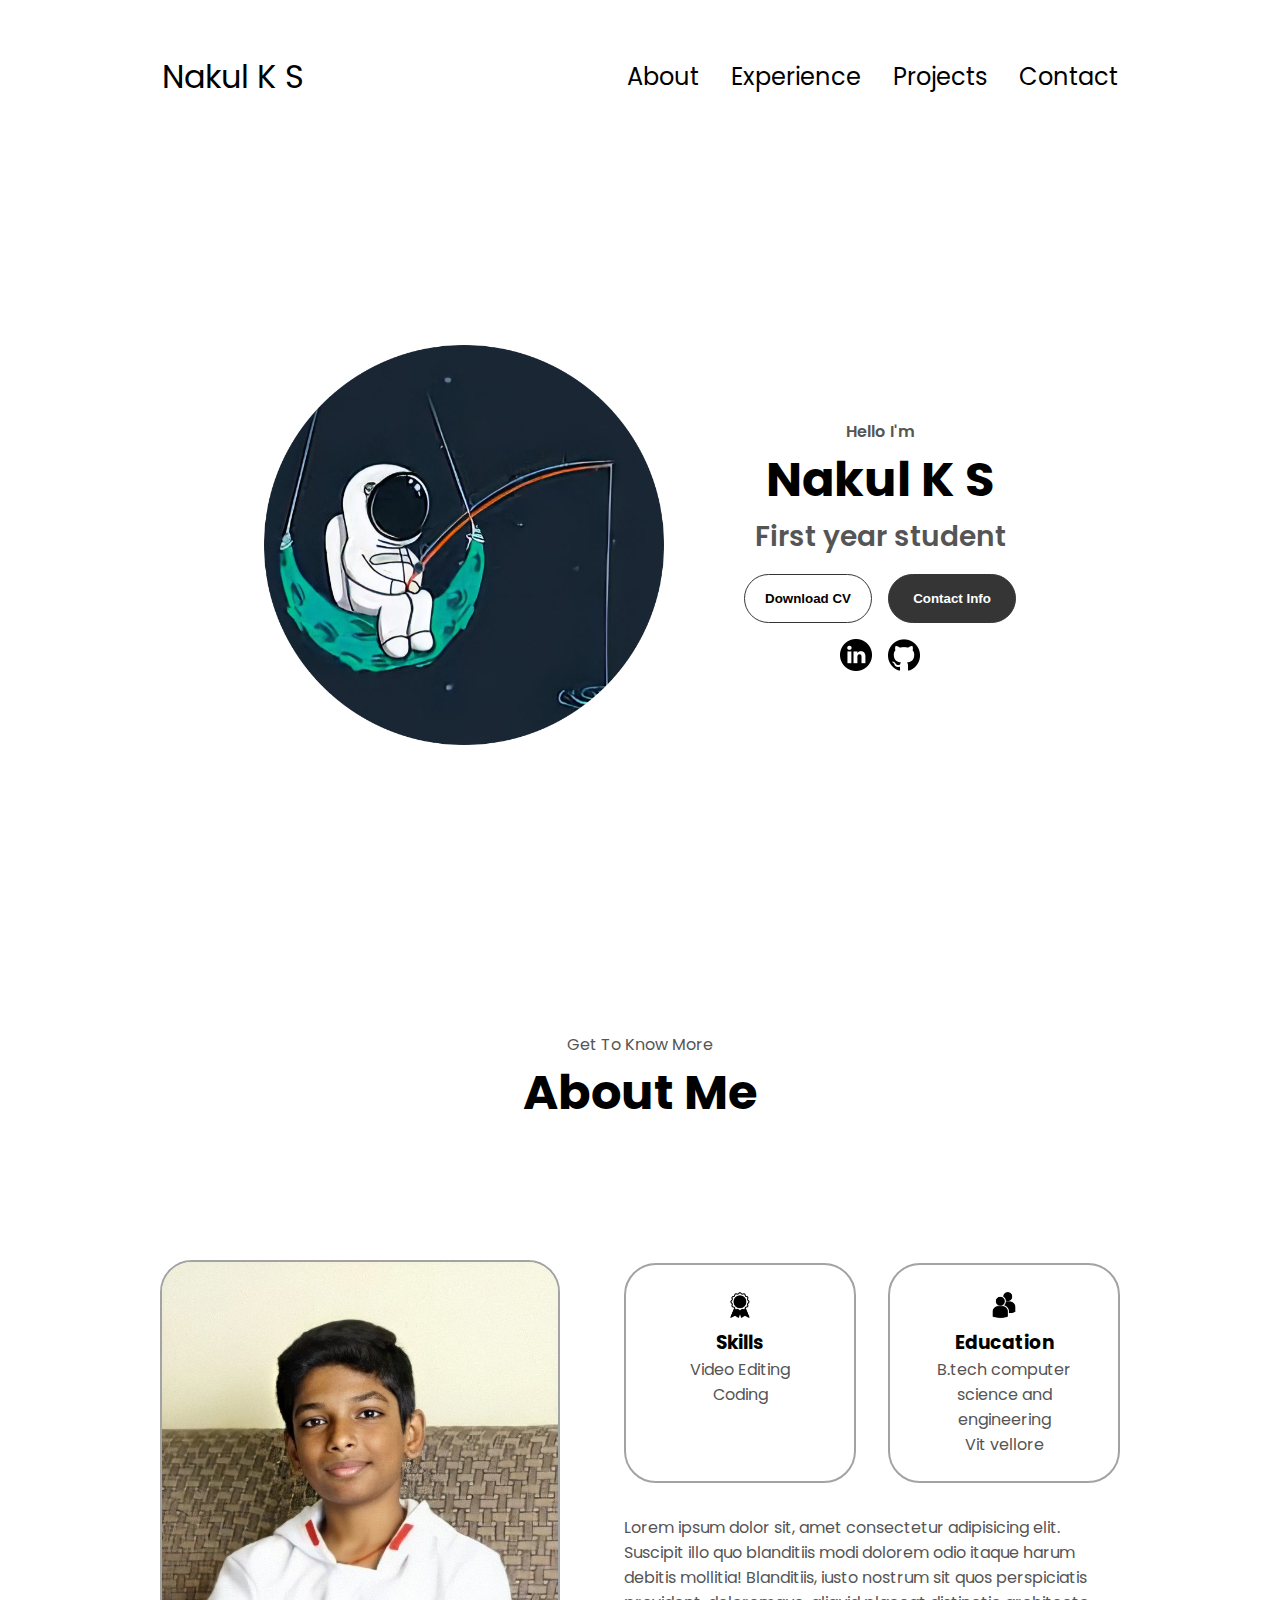
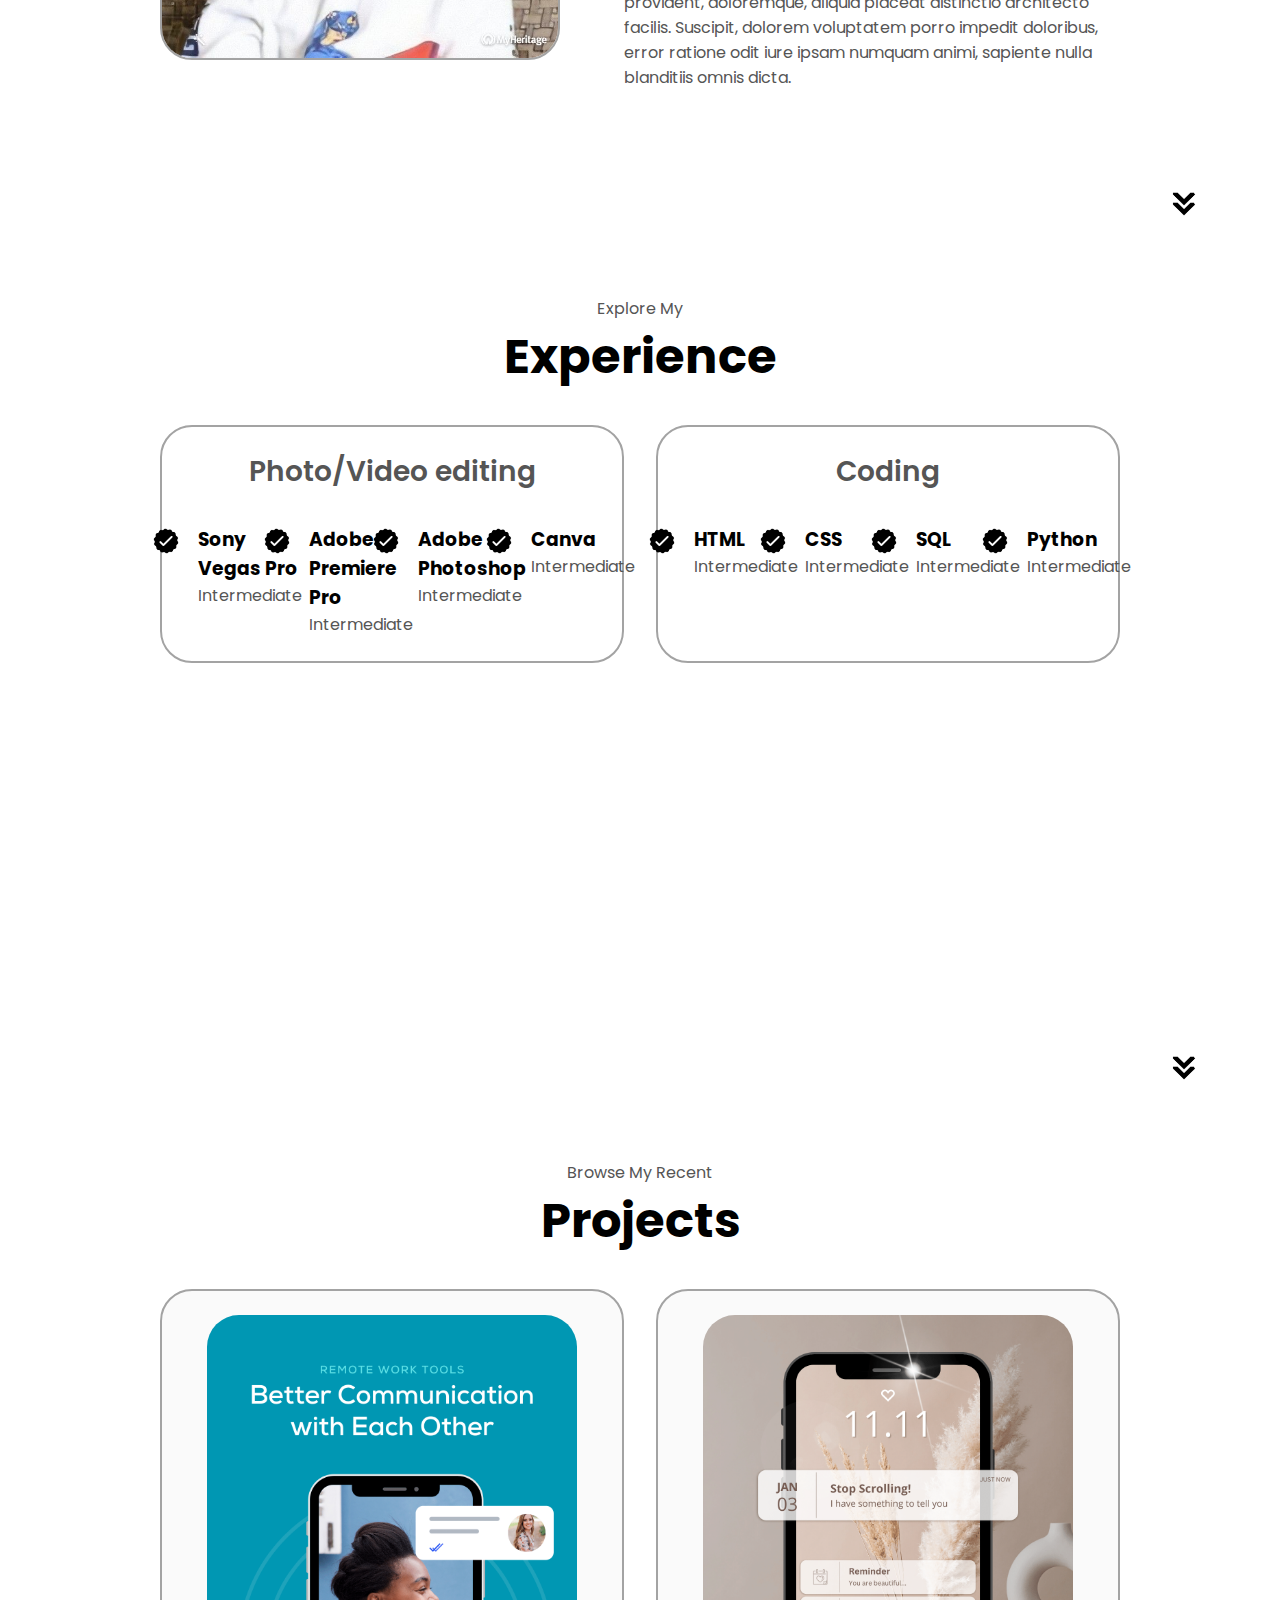
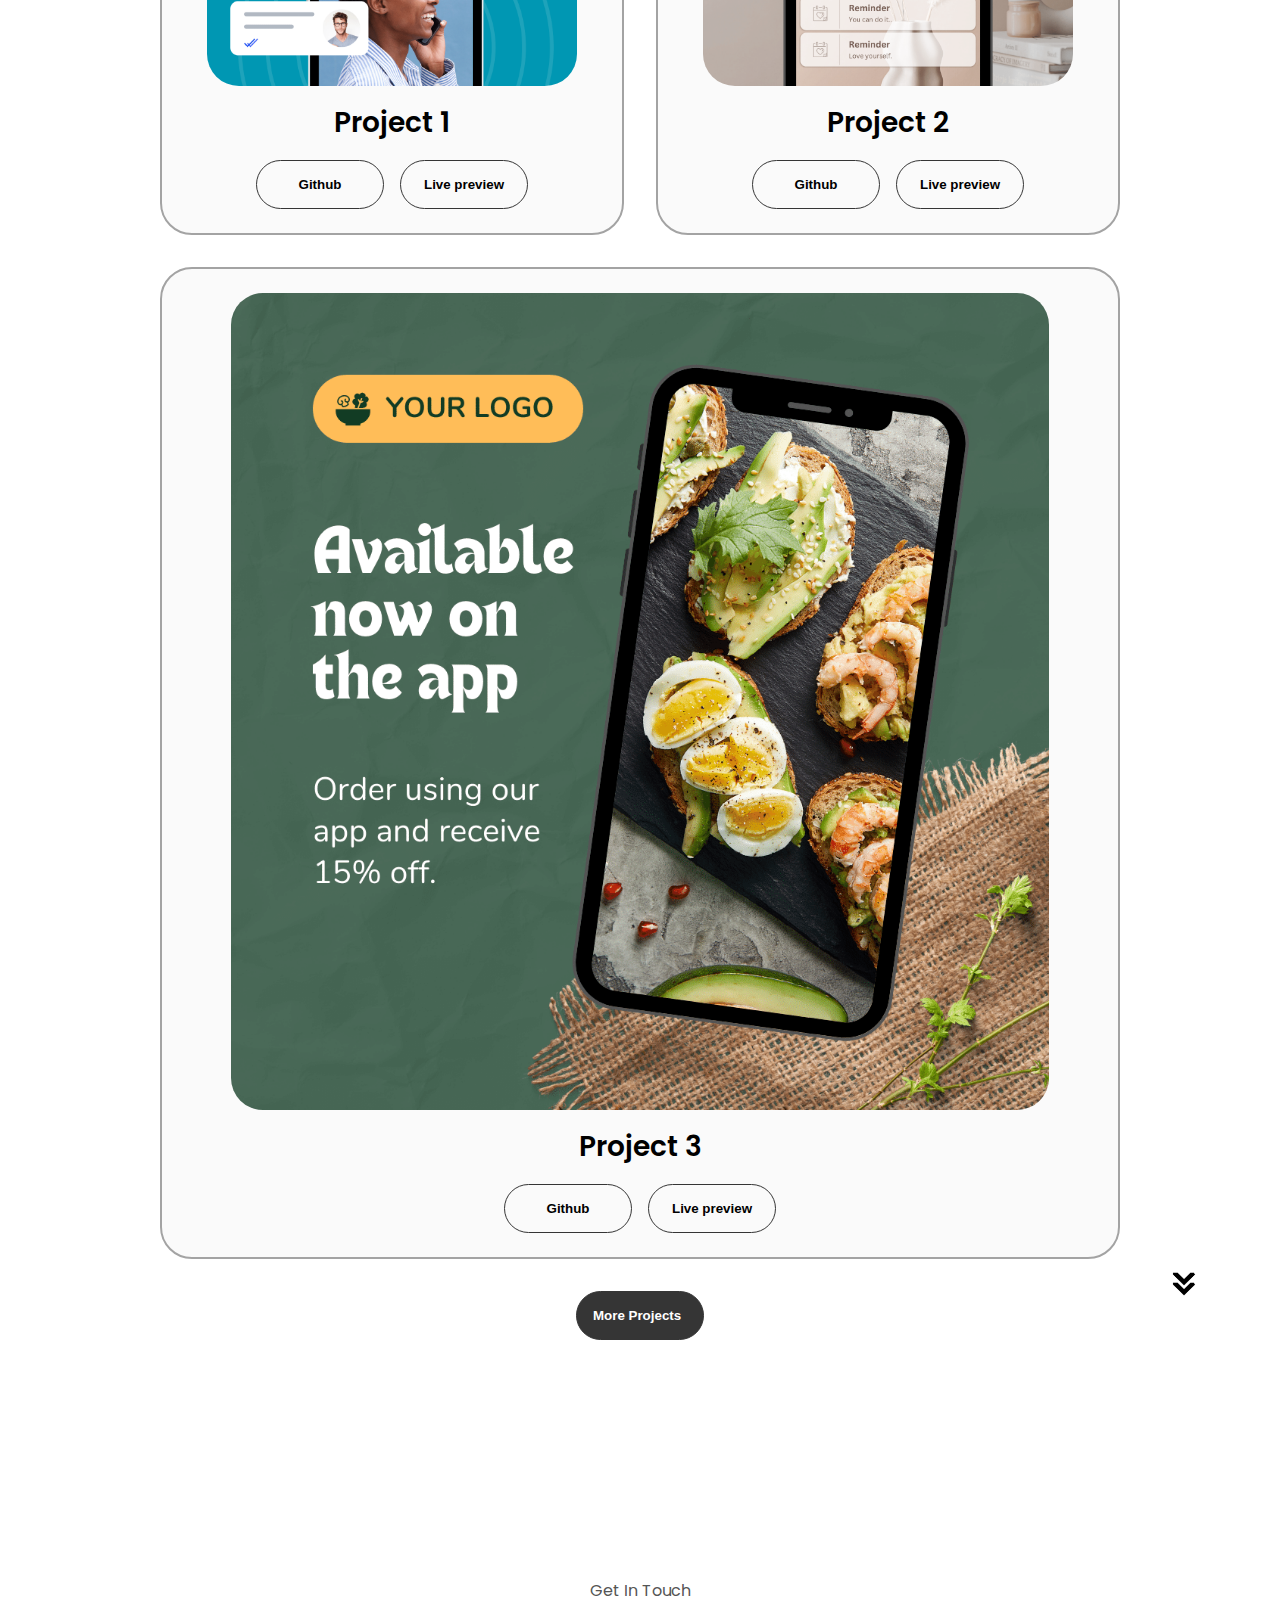
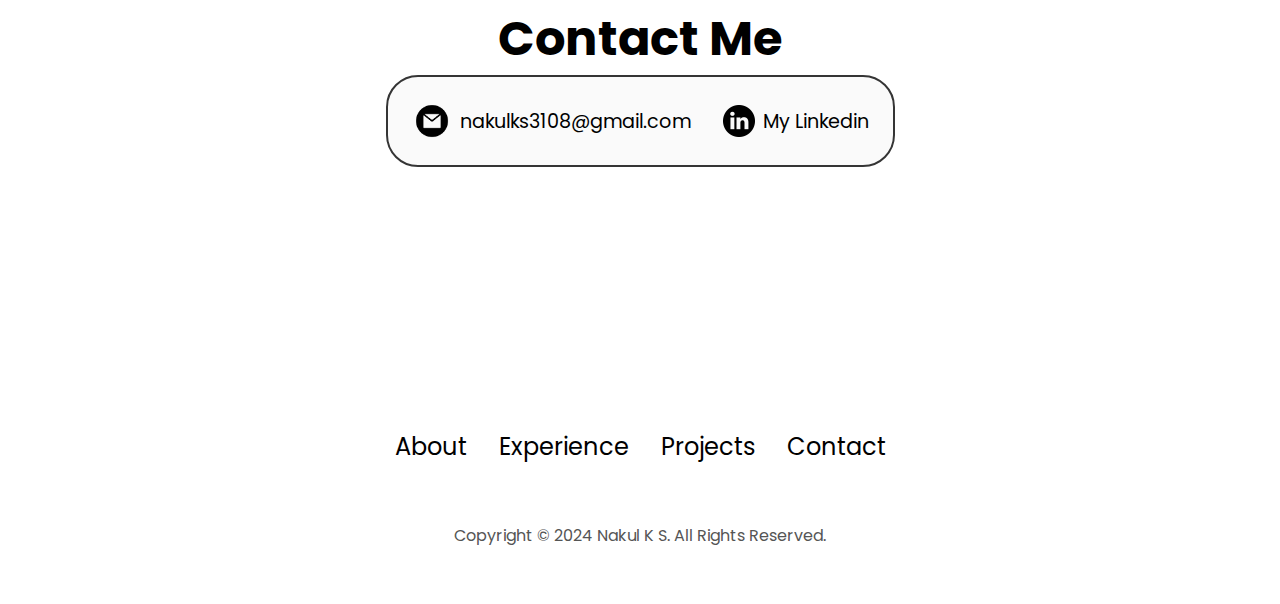
==== index.html @ c5f1dcc0 "yas" ====
<!DOCTYPE html>
<html lang="en">
    <head>
        <meta charset="UTF-8">
        <meta name="viewport" content="width=device-width, initial-scale=1.0">
        <title>My Portfolio</title>
        <link rel="stylesheet" href="style.css">
        <link rel="stylesheet" href="mediaqueries.css">
    </head>
    <body>
        <nav id="desktop-nav">
            <div class="logo">Nakul K S</div>
            <div>
                <ul class="nav-links">
                    <li><a href="#about">About</a></li>
                    <li><a href="#experience">Experience</a></li>
                    <li><a href="#projects">Projects</a></li>
                    <li><a href="#contacts">Contact</a></li>
                </ul>
            </div>
        </nav> 
        <nav id="hamburger-nav">
            <div class="logo">Nakul K S</div>
            <div class="hamburger-menu">
                <div class="hamburger-icon" onclick="ToggleMenu()">
                    <span></span>
                    <span></span>
                    <span></span>
                </div>
                <div class="menu-links">
                    <li><a href="#about" onclick="ToggleMenu()">About</a></li>
                    <li><a href="#experience" onclick="ToggleMenu()">Experience</a></li>
                    <li><a href="#projects" onclick="ToggleMenu()">Projects</a></li>
                    <li><a href="#contacts" onclick="ToggleMenu()">Contact</a></li>
                </div>
            </div>
        </nav>
        <section id="profile">
            <div class="section__pic-container">
                <img src="./assets/image.png" alt="">
            </div>
            <div class="section__text">
                <p class="section__text__p1">Hello I'm</p>
                <h1 class="title">Nakul K S</h1>
                <p class="section__text__p2">First year student</p>
                <div class="btn-container">
                    <button class="btn btn-color-2" 
                            onclick="window.open('./assets/resume-example.pdf')">Download CV
                    </button>
                    <button class="btn btn-color-1" 
                            onclick="location.href='./#contacts'">Contact Info
                    </button>
                </div>
                <div id="socials-container">
                    <img src="./assets/linkedin.png" alt="My Linkedin Profile" class="icon" 
                    onclick="window.open('https://www.linkedin.com/in/nakul-k-s-34b3431b4/')">
                    <img src="./assets/github.png" alt="My Github Profile" class="icon" 
                    onclick="window.open('https://github.com/Space3108')">
                </div>
            </div>
        </section>
        <section id="about">
            <p class="section__text__p1">Get To Know More</p>
            <h1 class="title">About Me</h1>
            <div class="section-container">
                <div class="section__pic-container">
                    <img src="./assets/my face-Enhanced.jpg" alt="Profile picture" class="about-pic"/>
                </div> 
                <div class="about-details-container">
                    <div class="about-containers">
                        <div class="details-container">
                            <img src="./assets/experience.png" alt="experience icon" class="icon">
                            <h3>Skills</h3>
                            <p>Video Editing <br>Coding</p>
                        </div>
                        <div class="details-container">
                            <img src="./assets/education.png" alt="education icon" class="icon">
                            <h3>Education</h3>
                            <p>B.tech computer science and engineering <br>Vit vellore</p>
                        </div>
                    </div>
                    <div class="text-container">
                        <p>Lorem ipsum dolor sit, amet consectetur adipisicing elit. 
                            Suscipit illo quo blanditiis modi dolorem odio itaque harum 
                            debitis mollitia! Blanditiis, iusto nostrum sit quos 
                            perspiciatis provident, doloremque, aliquid placeat 
                            distinctio architecto facilis. Suscipit, dolorem voluptatem 
                            porro impedit doloribus, error ratione odit iure ipsam numquam
                             animi, sapiente nulla blanditiis omnis dicta.
                        </p>
                    </div>
                </div>               
            </div>
            <img src="./assets/arrow.png" alt="arrow icon" 
                class="icon arrow" onclick="location.href='./#experience'">            
        </section>
        <section id="experience">
            <p class="section__text__p1">Explore My</p>
            <h1 class="title">Experience</h1>
            <div class="experience-detials-container">
                <div class="about-containers">
                    <div class="details-container">
                        <h2 class="experience-sub-title">Photo/Video editing</h2>
                        <div class="article-container">
                            <article>
                                <img src="./assets/checkmark.png" alt="checkmark" class="icon">
                                <div class="nakul">
                                    <h3>Sony Vegas Pro</h3>
                                    <p>Intermediate</p>                                 
                                </div>
                            </article>
                            <article>
                                <img src="./assets/checkmark.png" alt="checkmark" class="icon">
                                <div class="nakul">
                                    <h3>Adobe Premiere Pro</h3>
                                    <p>Intermediate</p>                                 
                                </div>
                            </article>
                            <article>
                                <img src="./assets/checkmark.png" alt="checkmark" class="icon">
                                <div class="nakul">
                                    <h3>Adobe Photoshop</h3>
                                    <p>Intermediate</p>                                 
                                </div>
                            </article>
                            <article>
                                <img src="./assets/checkmark.png" alt="checkmark" class="icon">
                                <div class="nakul">
                                    <h3>Canva</h3>
                                    <p>Intermediate</p>                                 
                                </div>
                            </article>
                        </div>
                    </div>
                    <div class="details-container">
                        <h2 class="experience-sub-title">Coding</h2>
                        <div class="article-container">
                            <article>
                                <img src="./assets/checkmark.png" alt="checkmark" class="icon">
                                <div class="nakul">
                                    <h3>HTML</h3>
                                    <p>Intermediate</p>                                 
                                </div>
                            </article>
                            <article>
                                <img src="./assets/checkmark.png" alt="checkmark" class="icon">
                                <div class="nakul">
                                    <h3>CSS</h3>
                                    <p>Intermediate</p>                                 
                                </div>
                            </article>
                            <article>
                                <img src="./assets/checkmark.png" alt="checkmark" class="icon">
                                <div class="nakul">
                                    <h3>SQL</h3>
                                    <p>Intermediate</p>                                 
                                </div>
                            </article>
                            <article>
                                <img src="./assets/checkmark.png" alt="checkmark" class="icon">
                                <div class="nakul">
                                    <h3>Python</h3>
                                    <p>Intermediate</p>                                 
                                </div>
                            </article>
                        </div>
                    </div>
                </div>
            </div>
            <img src="./assets/arrow.png" alt="arrow icon" 
                class="icon arrow" onclick="location.href='./#projects'"> 
        </section>
        <section id="projects">
            <p class="section__text__p1">Browse My Recent</p>
            <h1 class="title">Projects</h1>
            <div class="experience-detials-container">
                <div class="about-containers">
                    <div class="details-container color-container">
                    <div class="article-container">
                        <img src="./assets/project-1.png" alt="project img" class="project-img">
                    </div>
                    <h2 class="experience-sub-title project-title">Project 1</h2>
                    <div class="btn-container">
                        <button class="btn btn-color-2 project-btn" 
                        onclick="window.open('https://www.google.com')">Github</button>
                        <button class="btn btn-color-2 project-btn" 
                        onclick="window.open('https://www.google.com')">Live preview</button>
                    </div>
                    </div>
                    <div class="details-container color-container">
                    <div class="article-container">
                        <img src="./assets/project-2.png" alt="project img" class="project-img">
                    </div>
                    <h2 class="experience-sub-title project-title">Project 2</h2>
                    <div class="btn-container">
                        <button class="btn btn-color-2 project-btn" 
                        onclick="window.open('https://www.google.com')">Github</button>
                        <button class="btn btn-color-2 project-btn" 
                        onclick="window.open('https://www.google.com')">Live preview</button>
                    </div>
                    </div>
                    <div class="details-container color-container">
                    <div class="article-container">
                        <img src="./assets/project-3.png" alt="project img" class="project-img">
                    </div>
                    <h2 class="experience-sub-title project-title">Project 3</h2>
                    <div class="btn-container">
                        <button class="btn btn-color-2 project-btn" 
                        onclick="window.open('https://www.google.com')">Github</button>
                        <button class="btn btn-color-2 project-btn" 
                        onclick="window.open('https://www.google.com')">Live preview</button>
                    </div>
                    </div>
                </div>
            </div>
            <button class="btn btn-color-1 extra" onclick="window.open('./projects.html')">More Projects</button>
            <img src="./assets/arrow.png" alt="arrow icon" 
                class="icon arrow" onclick="location.href='./#contacts'"> 
        </section>
        <section id="contacts">
            <p class="section__text__p1">Get In Touch</p>
            <h1 class="title">Contact Me</h1>
            <div class="contact-info-upper-container">
                <div class="contact-info-container">
                    <img src="./assets/email.png" alt="email icon" class="icon contact-icon email">
                    <p><a href="mailto:nakulks3108@gmail.com">nakulks3108@gmail.com</a></p>
                </div>
                <div class="contact-info-container">
                    <img src="./assets/linkedin.png" alt="linkedin icon" class="icon contact-icon">
                    <p><a href="https://www.linkedin.com/in/nakul-k-s-34b3431b4/">My Linkedin</a></p>
                </div>
            </div>
        </section>
        <footer>
            <nav>
                <div class="nav-links-container">
                    <ul class="nav-links">
                        <li><a href="#about">About</a></li>
                        <li><a href="#experience">Experience</a></li>
                        <li><a href="#projects">Projects</a></li>
                        <li><a href="#contacts">Contact</a></li>
                    </ul>

                </div>
            </nav>
            <p>Copyright &#169; 2024 Nakul K S. All Rights Reserved. </p>
        </footer>
        <script src="script.js"></script>    
    </body>
</html>
---- style.css ----
/* GENERAL */

@import url("https://fonts.googleapis.com/css2?family=Poppins:wght@300;400;500;600&display=swap");

* {
  margin: 0;
  padding: 0;
}

body {
  font-family: "Poppins", sans-serif;
}

html {
  scroll-behavior: smooth;
}

p {
  color: rgb(85, 85, 85);
}

/* TRANSITION */

a,
.btn {
  transition: all 300ms ease;
}

/* DESKTOP NAV */

nav,
.nav-links {
  display: flex;
}

nav {
  justify-content: space-around;
  align-items: center;
  height: 17vh;
}

.nav-links {
  gap: 2rem;
  list-style: none;
  font-size: 1.5rem;
}

a {
  color: black;
  text-decoration: none;
  text-decoration-color: white;
}

a:hover {
  color: grey;
  text-decoration: underline;
  text-underline-offset: 1rem;
  text-decoration-color: rgb(181, 181, 181);
}

.logo {
  font-size: 2rem;
}

.logo:hover {
  cursor: default;
}

/* HAMBURGER MENU */

#hamburger-nav {
  display: none;
}

.hamburger-menu {
  position: relative;
  display: inline-block;
}

.hamburger-icon {
  display: flex;
  flex-direction: column;
  justify-content: space-between;
  height: 24px;
  width: 30px;
  cursor: pointer;
}

.hamburger-icon span {
  width: 100%;
  height: 2px;
  background-color: black;
  transition: all 0.3 ease-in-out;
}

.menu-links {
  position: absolute;
  top: 100%;
  right: 0;
  background-color: white;
  width: fit-content;
  max-height: 0;
  overflow: hidden;
  transition: all 0.3 ease-in-out;
}

.menu-links a {
  display: block;
  padding: 10px;
  text-align: center;
  font-size: 1.5rem;
  color: black;
  text-decoration: none;
  transition: all 0.3 ease-in-out;
}

.menu-links li {
  list-style: none;
}

.menu-links.open {
  max-height: 300px;
}

.hamburger-icon.open span:first-child {
  transform: rotate(45deg) translate(10px, 5px);
}

.hamburger-icon.open span:nth-child(2) {
  opacity: 0;
}

.hamburger-icon.open span:last-child {
  transform: rotate(-45deg) translate(10px, -5px);
}

.hamburger-icon span:first-child {
  transform: none;
}

.hamburger-icon span:first-child {
  opacity: 1;
}

.hamburger-icon span:first-child {
  transform: none;
}

/* SECTIONS */

section {
  padding-top: 4vh;
  height: 96vh;
  margin: 0 10rem;
  box-sizing: border-box;
  min-height: fit-content;
}

.section-container {
  display: flex;
}

/* PROFILE SECTION */

#profile {
  display: flex;
  justify-content: center;
  gap: 5rem;
  height: 80vh;
}

.section__pic-container {
  display: flex;
  height: 400px;
  width: 400px;
  margin: auto 0;
}

.section__text {
  align-self: center;
  text-align: center;
}

.section__text p {
  font-weight: 600;
}

.section__text__p1 {
  text-align: center;
}

.section__text__p2 {
  font-size: 1.75rem;
  margin-bottom: 1rem;
}

.title {
  font-size: 3rem;
  text-align: center;
}

#socials-container {
  display: flex;
  justify-content: center;
  margin-top: 1rem;
  gap: 1rem;
}

/* ICONS */

.icon {
  cursor: pointer;
  height: 2rem;
}

/* BUTTONS */

.btn-container {
  display: flex;
  justify-content: center;
  gap: 1rem;
}

.btn {
  font-weight: 600;
  transition: all 300ms ease;
  padding: 1rem;
  width: 8rem;
  border-radius: 2rem;
}

.btn-color-1,
.btn-color-2 {
  border: rgb(53, 53, 53) 0.1rem solid;
}

.btn-color-1:hover,
.btn-color-2:hover {
  cursor: pointer;
}

.btn-color-1,
.btn-color-2:hover {
  background: rgb(53, 53, 53);
  color: white;
}

.btn-color-1:hover {
  background: rgb(0, 0, 0);
}

.btn-color-2 {
  background: none;
}

.btn-color-2:hover {
  border: rgb(255, 255, 255) 0.1rem solid;
}

.btn-container {
  gap: 1rem;
}

/* ABOUT SECTION */

#about {
  position: relative;
}

.about-containers {
  gap: 2rem;
  margin-bottom: 2rem;
  margin-top: 2rem;
}

.about-details-container {
  justify-content: center;
  flex-direction: column;
}

.about-containers,
.about-details-container {
  display: flex;
}

.about-pic {
  border-radius: 2rem;
  border: rgb(163, 163, 163) 0.15rem solid;
}

.arrow {
  position: absolute;
  right: -5rem;
  bottom: 2.5rem;
}

.details-container {
  padding: 1.5rem;
  flex: 1;
  background: white;
  border-radius: 2rem;
  border: rgb(53, 53, 53) 0.15rem solid;
  border-color: rgb(163, 163, 163);
  text-align: center;
}

.section-container {
  gap: 4rem;
  height: 80%;
}

.section__pic-container {
  height: 400px;
  width: 400px;
  margin: auto 0;
}

/* EXPERIENCE SECTION */

#experience {
  position: relative;
}

.experience-sub-title {
  color: rgb(85, 85, 85);
  font-weight: 600;
  font-size: 1.75rem;
  margin-bottom: 2rem;
}

.experience-details-container {
  display: flex;
  justify-content: center;
  flex-direction: column;
}

.article-container {
  display: flex;
  text-align: initial;
  flex-wrap: wrap;
  flex-direction: row;
  gap: 2rem;
  justify-content: space-around;
  
}

article {
  display: flex;
  width: 0rem;
  justify-content: center;
  gap: 1rem;
  flex: 0;

}

article .icon {
  cursor: default;
}

#projects{
  position: relative;
}

.color-container{
  border-color: rgb(163, 163, 163);
  background: rgb(250,250,250);
}

.project-img{
  border-radius: 2rem;
  width: 90%;
  height: 90%;
}

.project-title{
  margin: 1rem;
  color: black;
}

/* .extra{
  position: relative;
  left: 45rem;
} */

.extra{
  display: flex;
  margin: auto;
}

#contacts{
  display: flex;
  justify-content: center;
  flex-direction: column;
  height: 70vh;
}

.contact-info-upper-container{
  display: flex;
  justify-content: center;
  border-radius: 2rem;
  border: rgb(53, 53, 53) 0.15rem solid;
  padding: 0.5rem;
  background: rgb(250,250,250);
  margin: 0 auto;
  /* gap: 0.5rem; */
}

.contact-info-container{
  display: flex;
  align-items: center;
  justify-content: center;
  gap: 0.5rem;
  margin: 1rem;
}

.contact-info-container p{
  font-size: larger;
}

.contact-icon{
  cursor: default;
}

.email{
  height: 2.5rem;
}

footer{
  height: 26vh;
  margin: 0 1rem;
}

footer p{
  text-align: center;
}
---- mediaqueries.css ----
@media screen and (max-width: 1400px) {
    #profile {
      height: 83vh;
      margin-bottom: 6rem;
    }
    .about-containers {
      flex-wrap: wrap;
    }
    #contact,
    #projects {
      height: fit-content;
    }
}
  
@media screen and (max-width: 1200px) {
    #desktop-nav {
      display: none;
    }
    #hamburger-nav {
      display: flex;
    }
    #experience,
    .experience-details-container {
      margin-top: 2rem;
    }
    #profile,
    .section-container {
      display: block;
    }
    .arrow {
      display: none;
    }
    section,
    .section-container {
      height: fit-content;
    }
    section {
      margin: 0 5%;
    }
    .section__pic-container {
      width: 275px;
      height: 275px;
      margin: 0 auto 2rem;
    }
    .about-containers {
      margin-top: 0;
    }
}
  
@media screen and (max-width: 600px) {
    #contact,
    footer {
      height: 40vh;
    }
    #profile {
      height: 83vh;
      margin-bottom: 0;
    }
    article {
      font-size: 1rem;
    }
    footer nav {
      height: fit-content;
      margin-bottom: 2rem;
    }
    .about-containers,
    .contact-info-upper-container,
    .btn-container {
      flex-wrap: wrap;
    }
    .contact-info-container {
      margin: 0;
    }
    .contact-info-container p,
    .nav-links li a {
      font-size: 1rem;
    }
    .experience-sub-title {
      font-size: 1.25rem;
    }
    .logo {
      font-size: 1.5rem;
    }
    .nav-links {
      flex-direction: column;
      gap: 0.5rem;
      text-align: center;
    }
    .section__pic-container {
      width: auto;
      height: 46vw;
      justify-content: center;
    }
    .section__text__p2 {
      font-size: 1.25rem;
    }
    .title {
      font-size: 2rem;
    }
    .text-container {
      text-align: justify;
    }
}
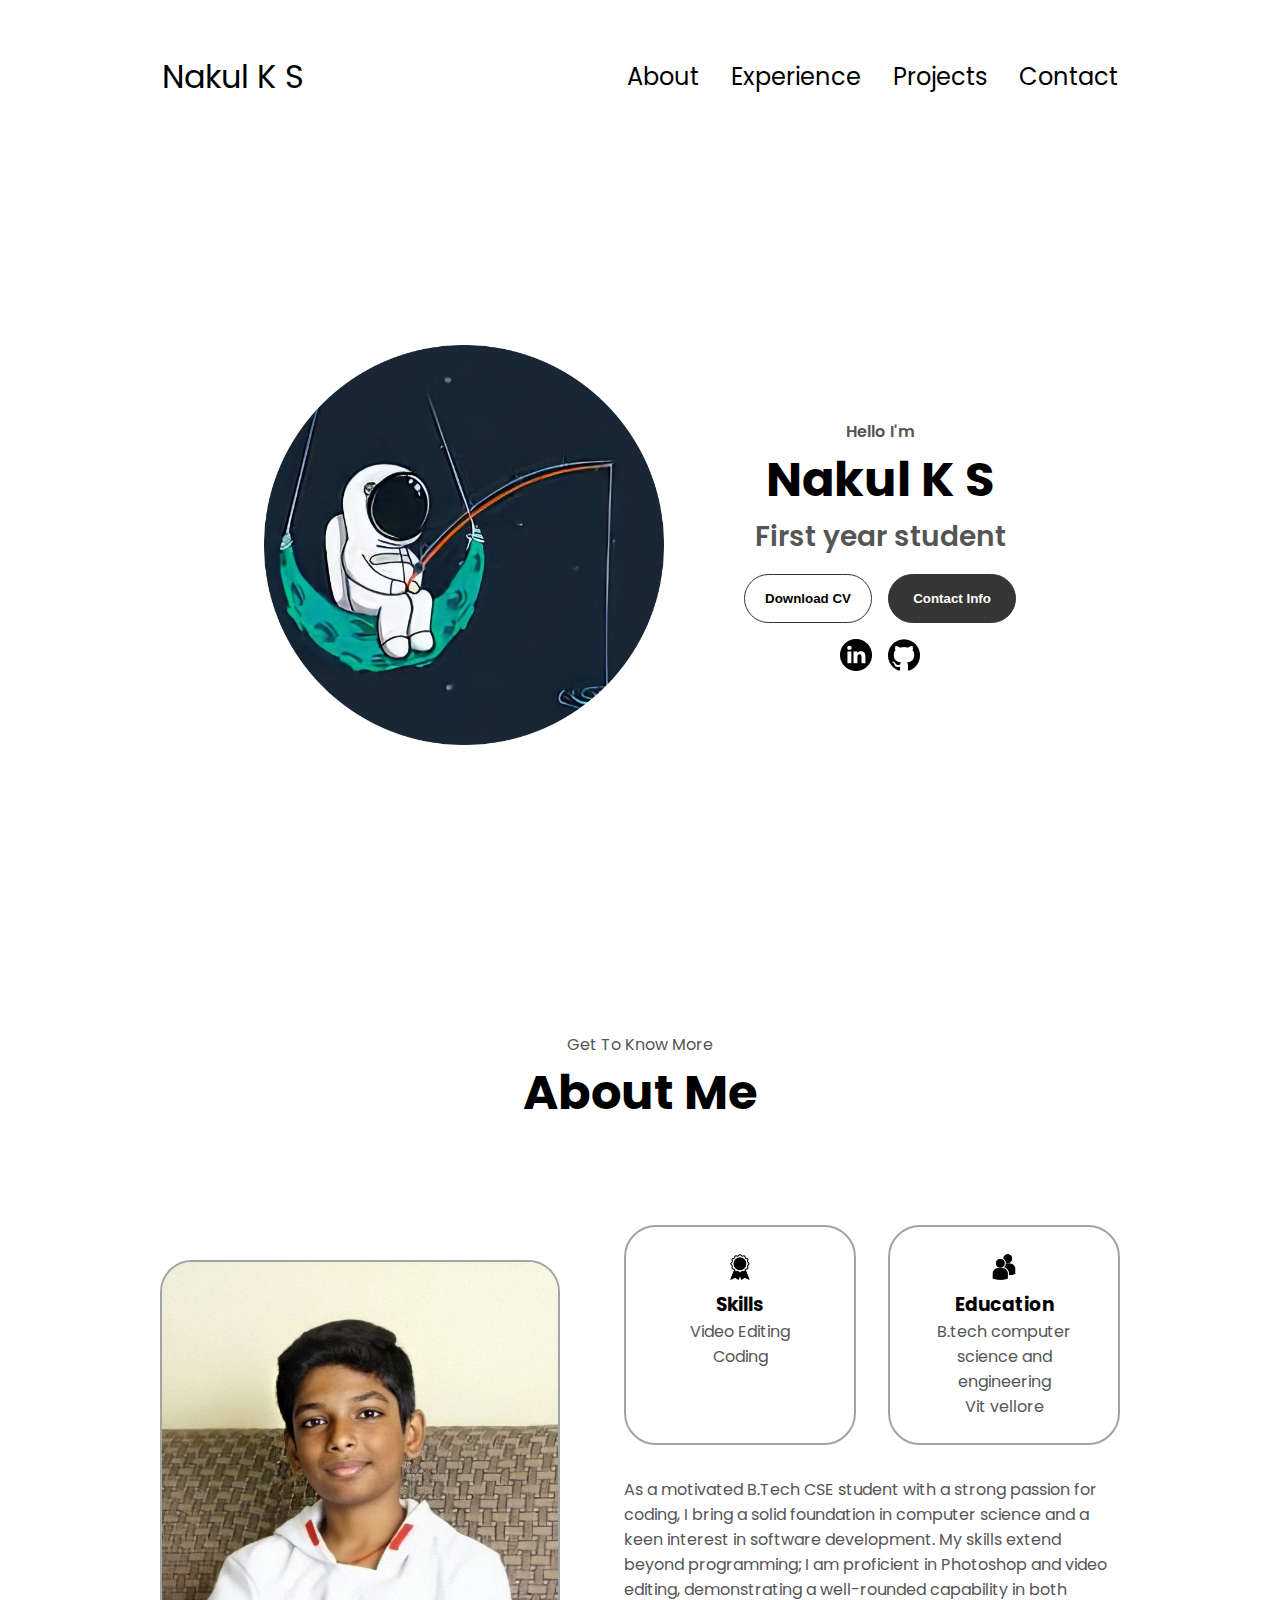
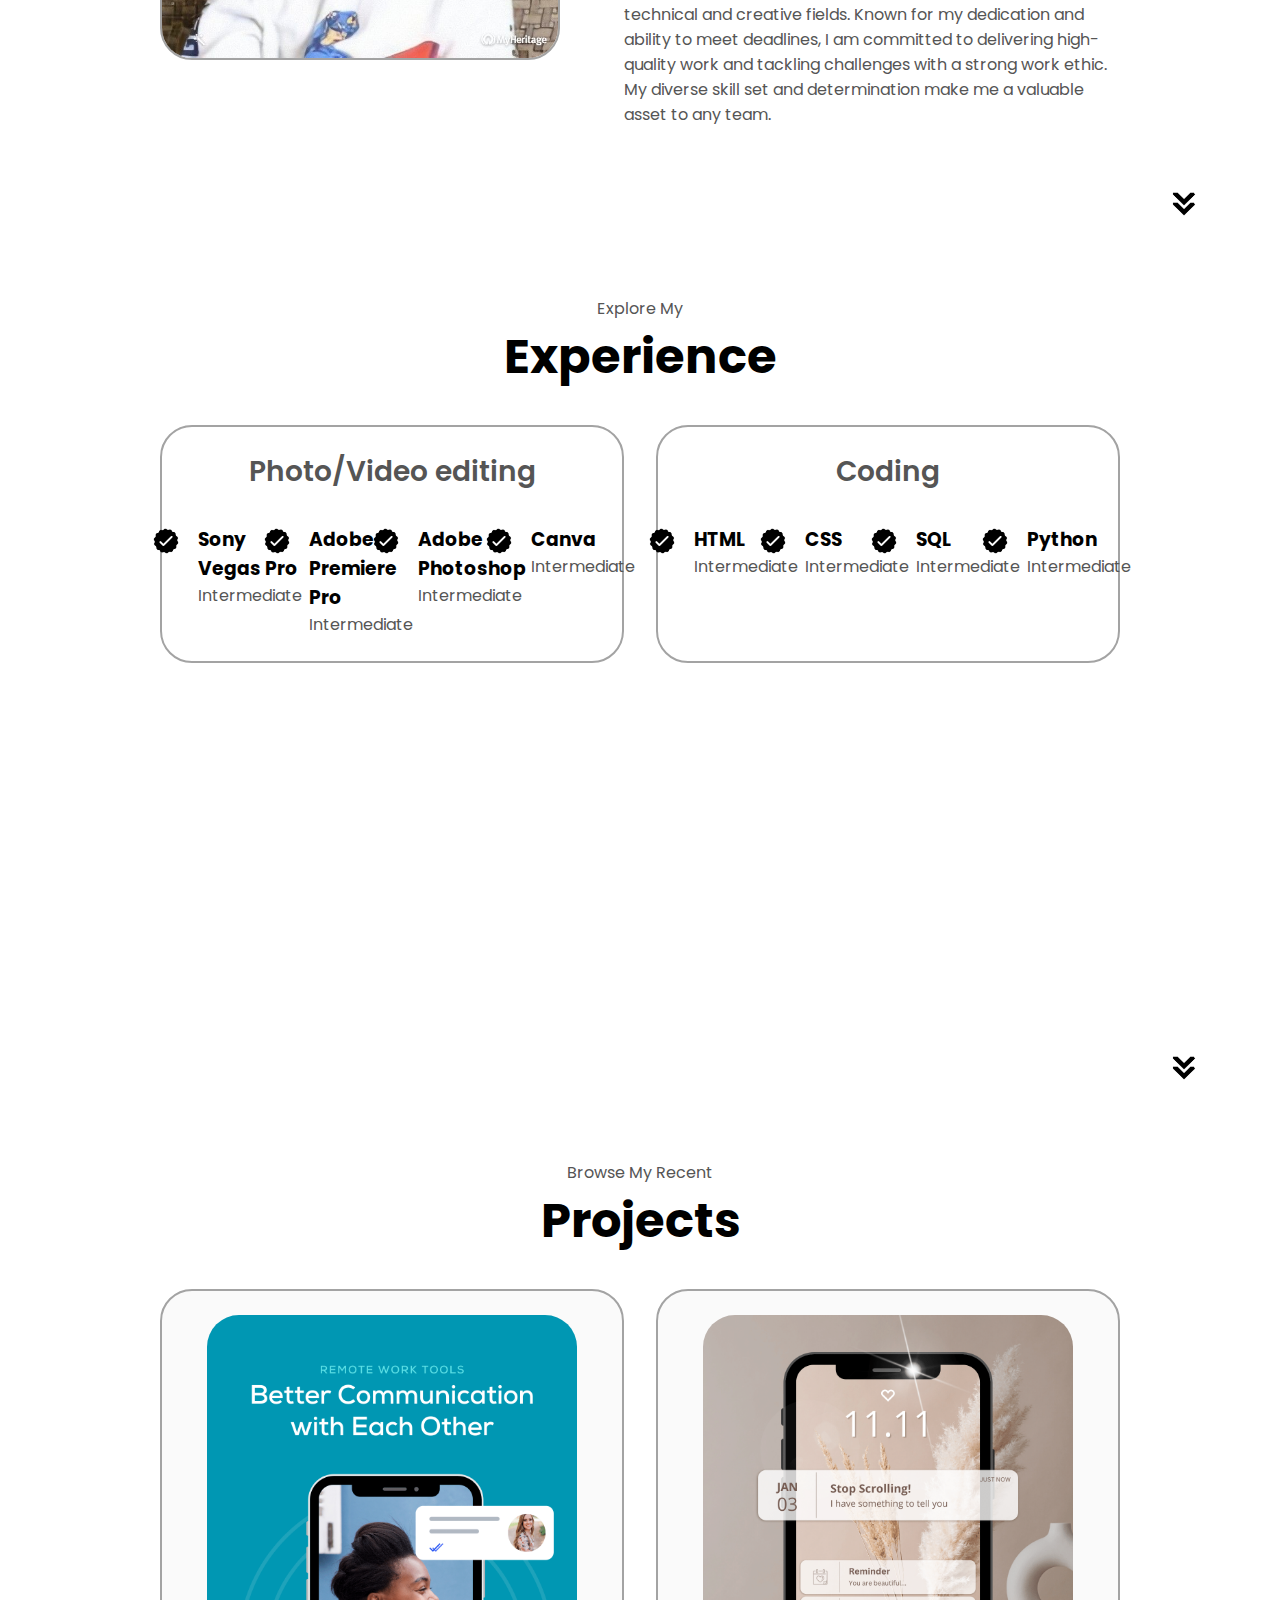
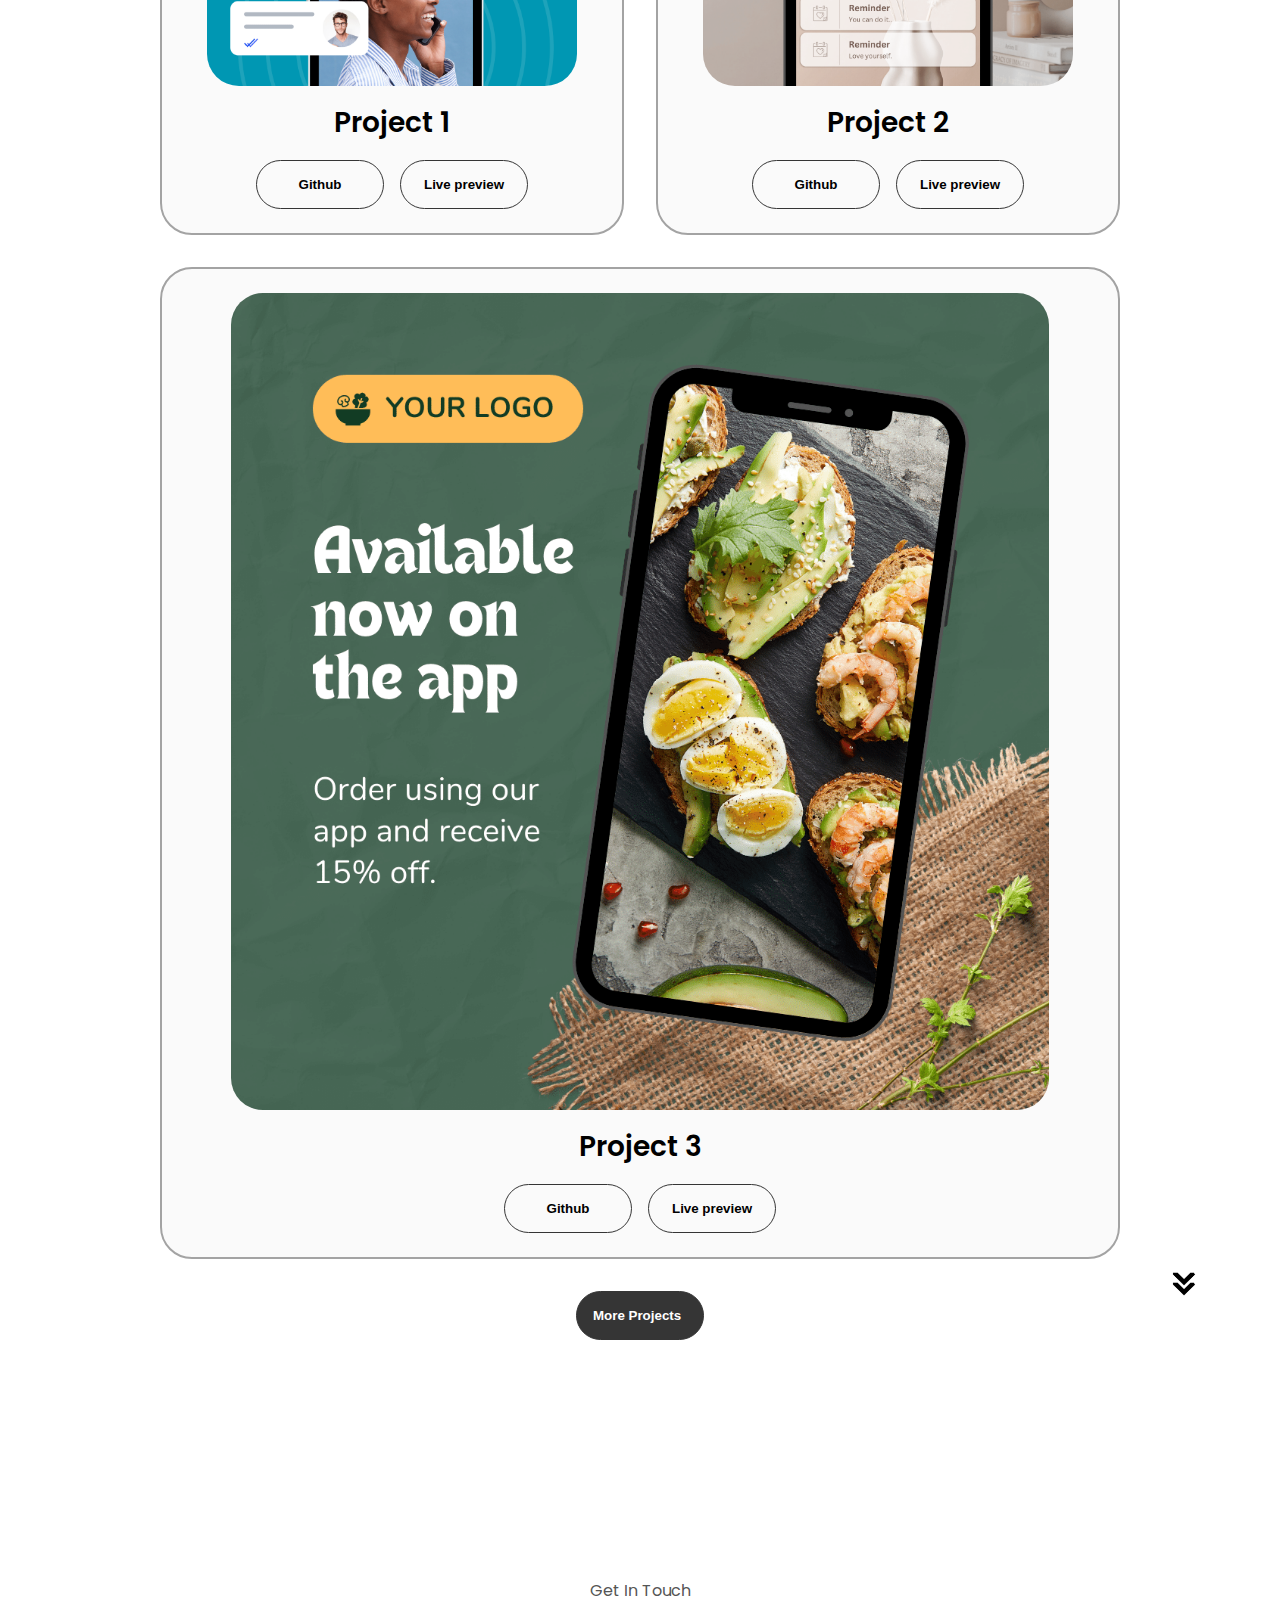
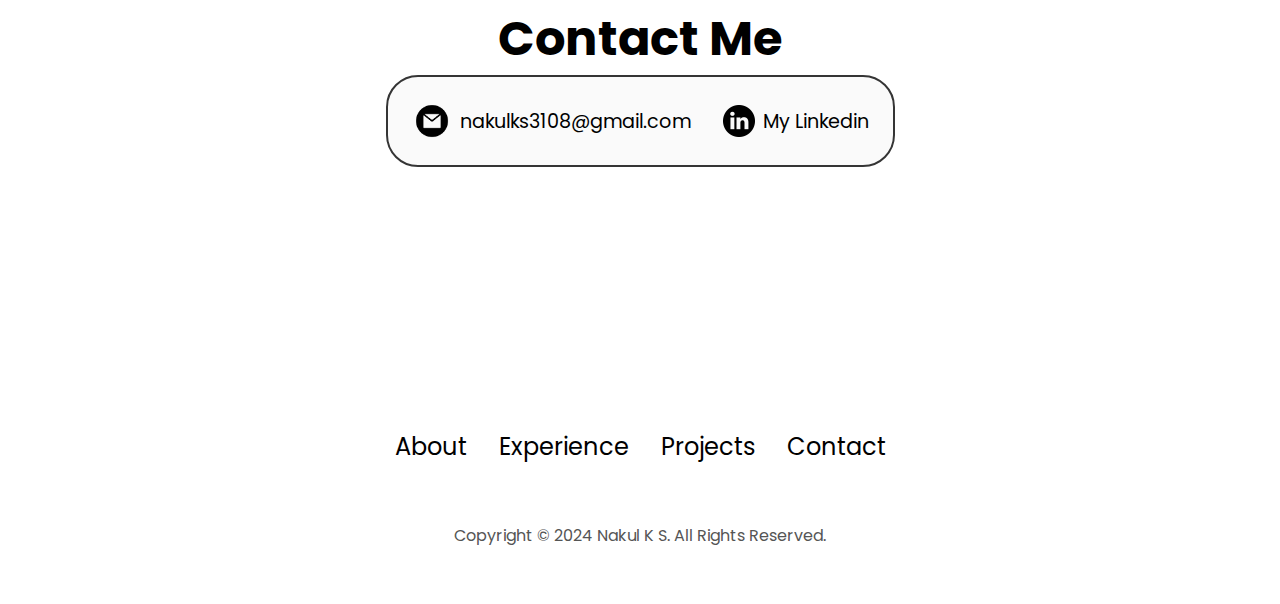
==== commit 215318ea: "changes" ====
--- a/index.html
+++ b/index.html
@@ -45,7 +45,7 @@
                 <p class="section__text__p2">First year student</p>
                 <div class="btn-container">
                     <button class="btn btn-color-2" 
-                            onclick="window.open('./assets/resume-example.pdf')">Download CV
+                            onclick="window.open('./assets/resume.pdf')">Download CV
                     </button>
                     <button class="btn btn-color-1" 
                             onclick="location.href='./#contacts'">Contact Info
@@ -80,13 +80,7 @@
                         </div>
                     </div>
                     <div class="text-container">
-                        <p>Lorem ipsum dolor sit, amet consectetur adipisicing elit. 
-                            Suscipit illo quo blanditiis modi dolorem odio itaque harum 
-                            debitis mollitia! Blanditiis, iusto nostrum sit quos 
-                            perspiciatis provident, doloremque, aliquid placeat 
-                            distinctio architecto facilis. Suscipit, dolorem voluptatem 
-                            porro impedit doloribus, error ratione odit iure ipsam numquam
-                             animi, sapiente nulla blanditiis omnis dicta.
+                        <p>As a motivated B.Tech CSE student with a strong passion for coding, I bring a solid foundation in computer science and a keen interest in software development. My skills extend beyond programming; I am proficient in Photoshop and video editing, demonstrating a well-rounded capability in both technical and creative fields. Known for my dedication and ability to meet deadlines, I am committed to delivering high-quality work and tackling challenges with a strong work ethic. My diverse skill set and determination make me a valuable asset to any team.
                         </p>
                     </div>
                 </div>               
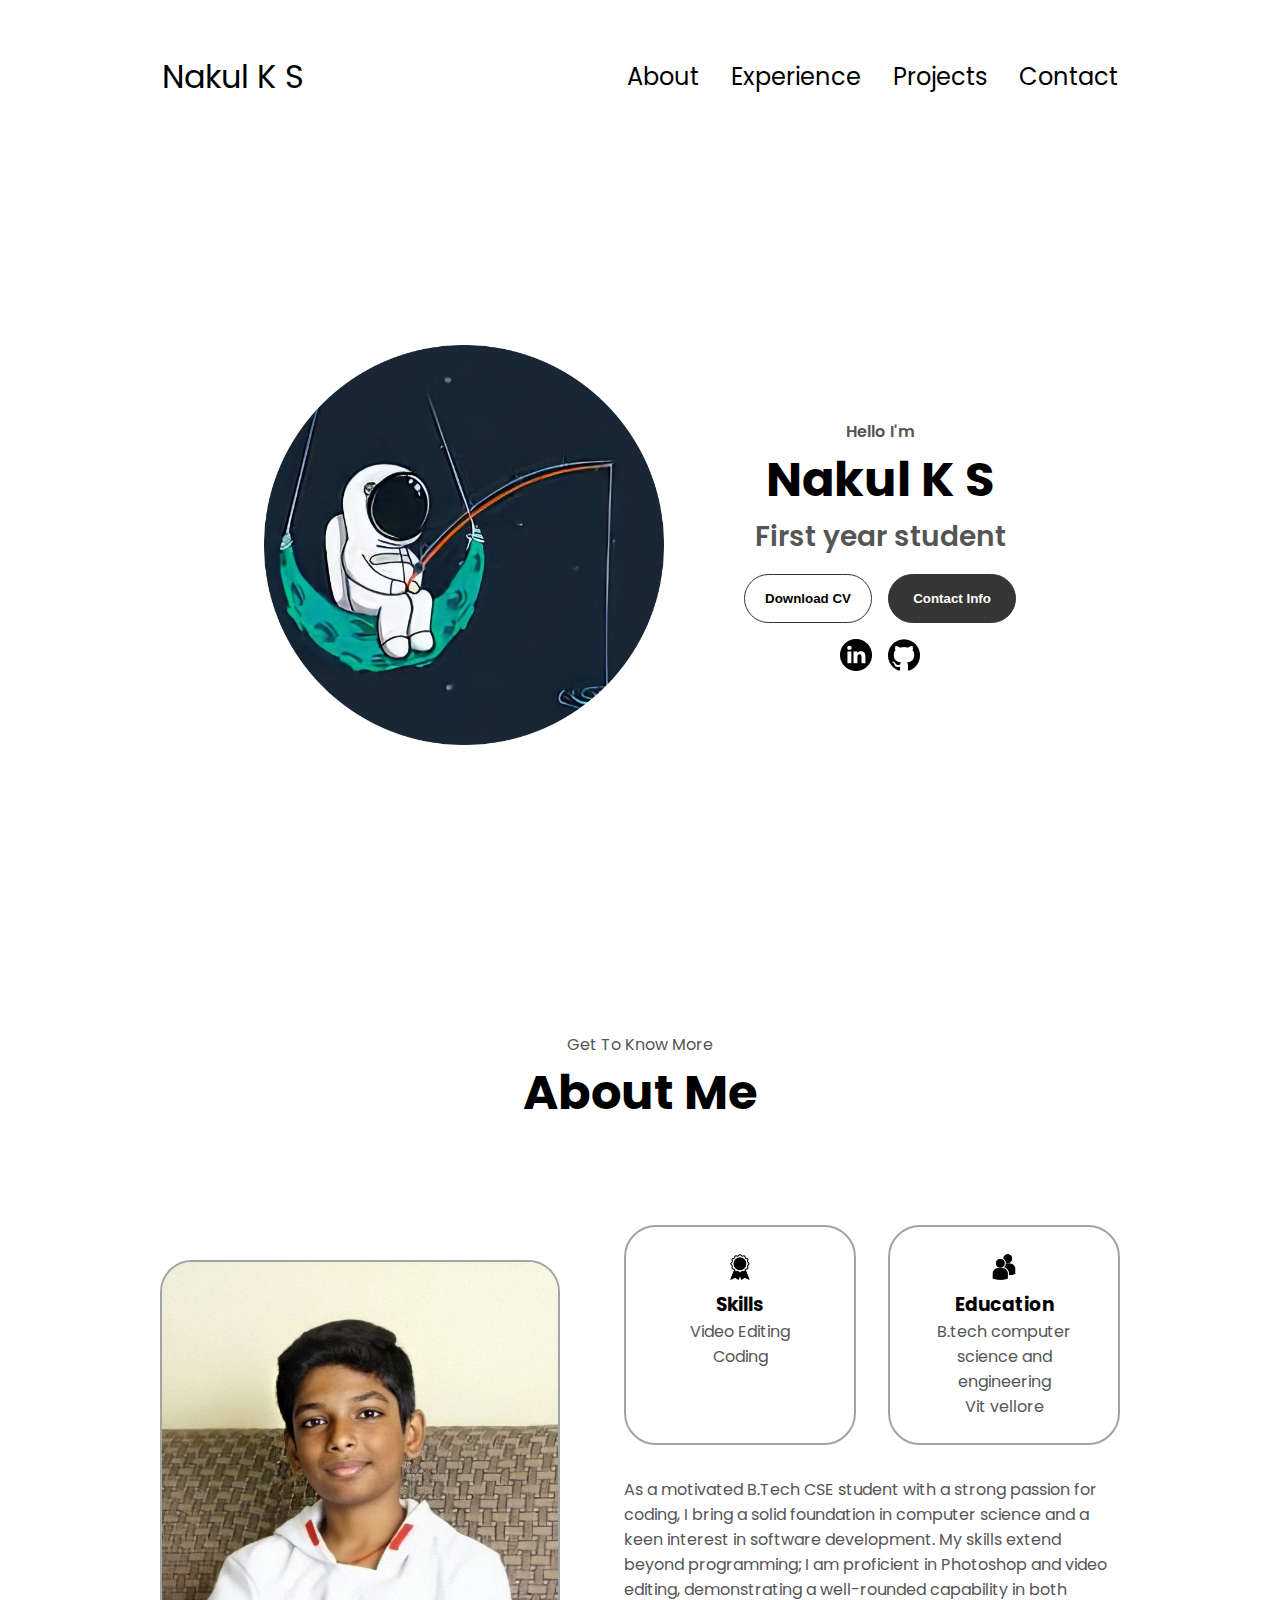
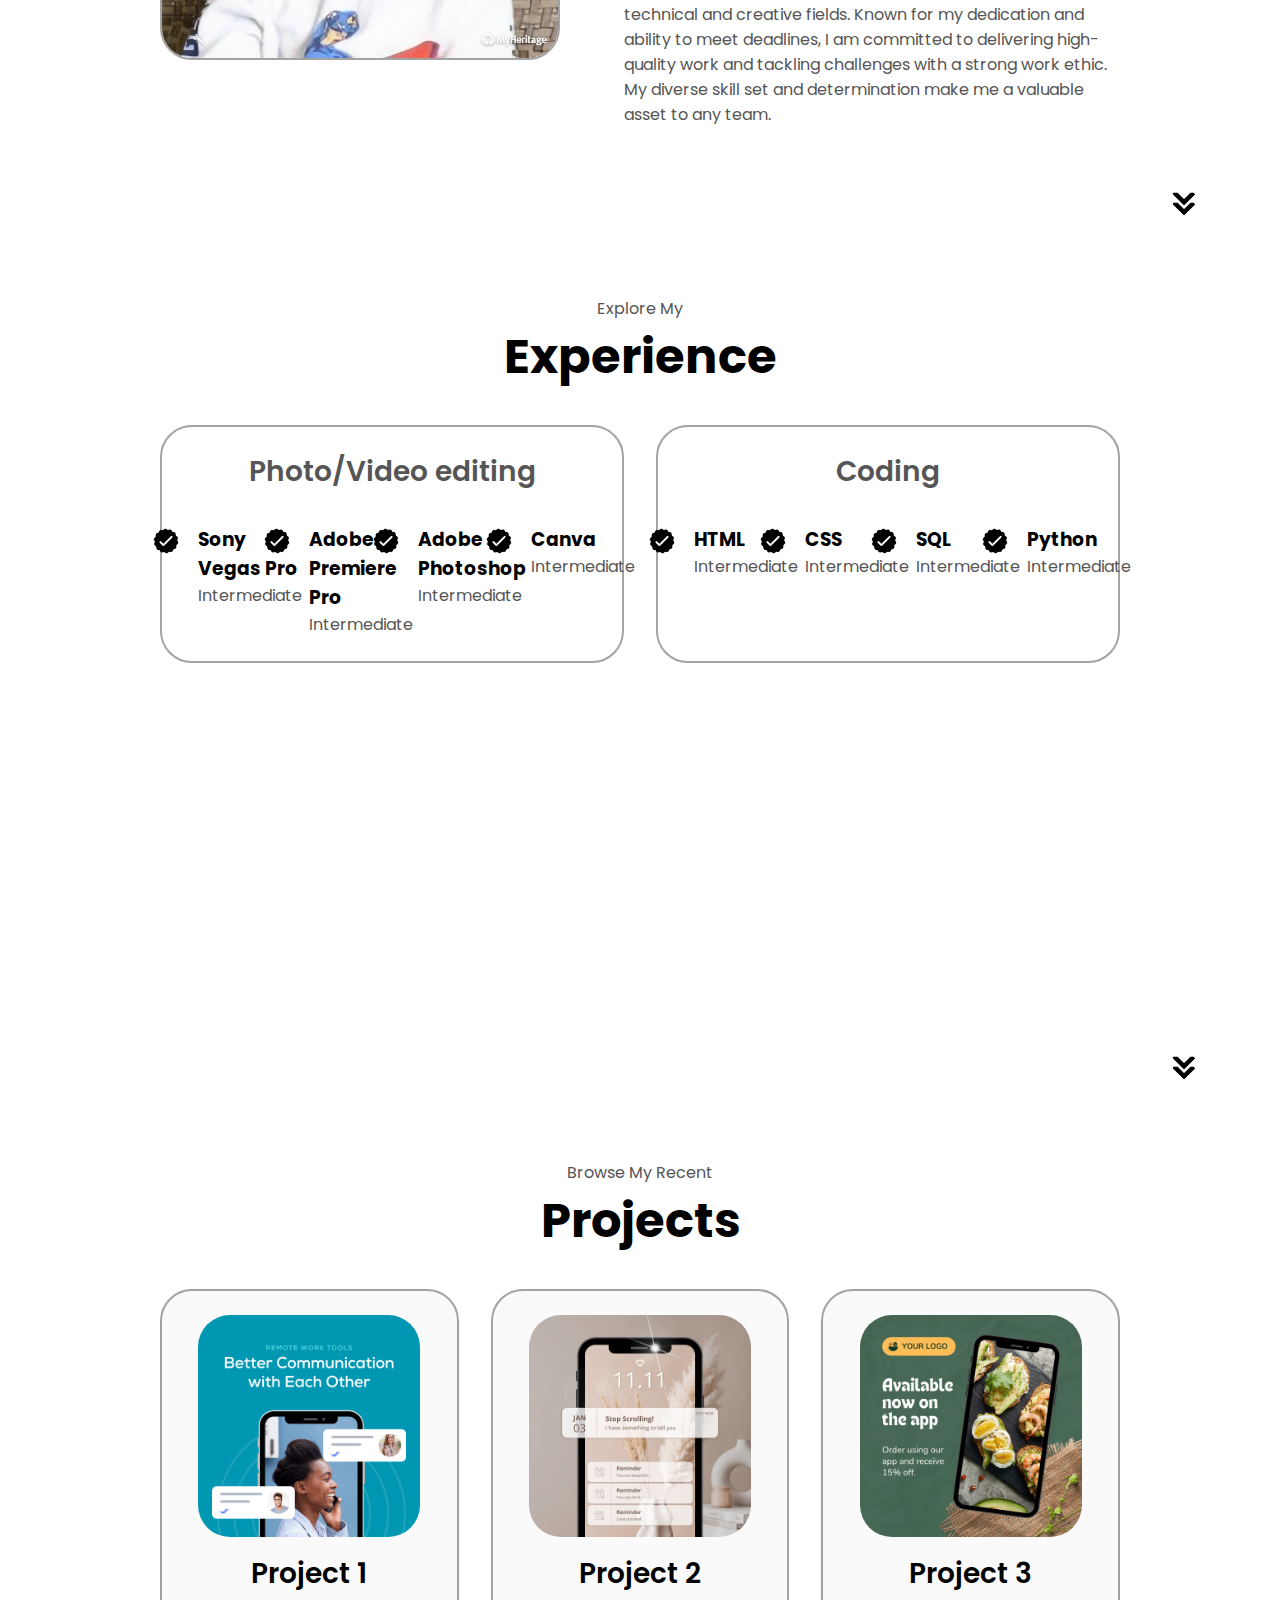
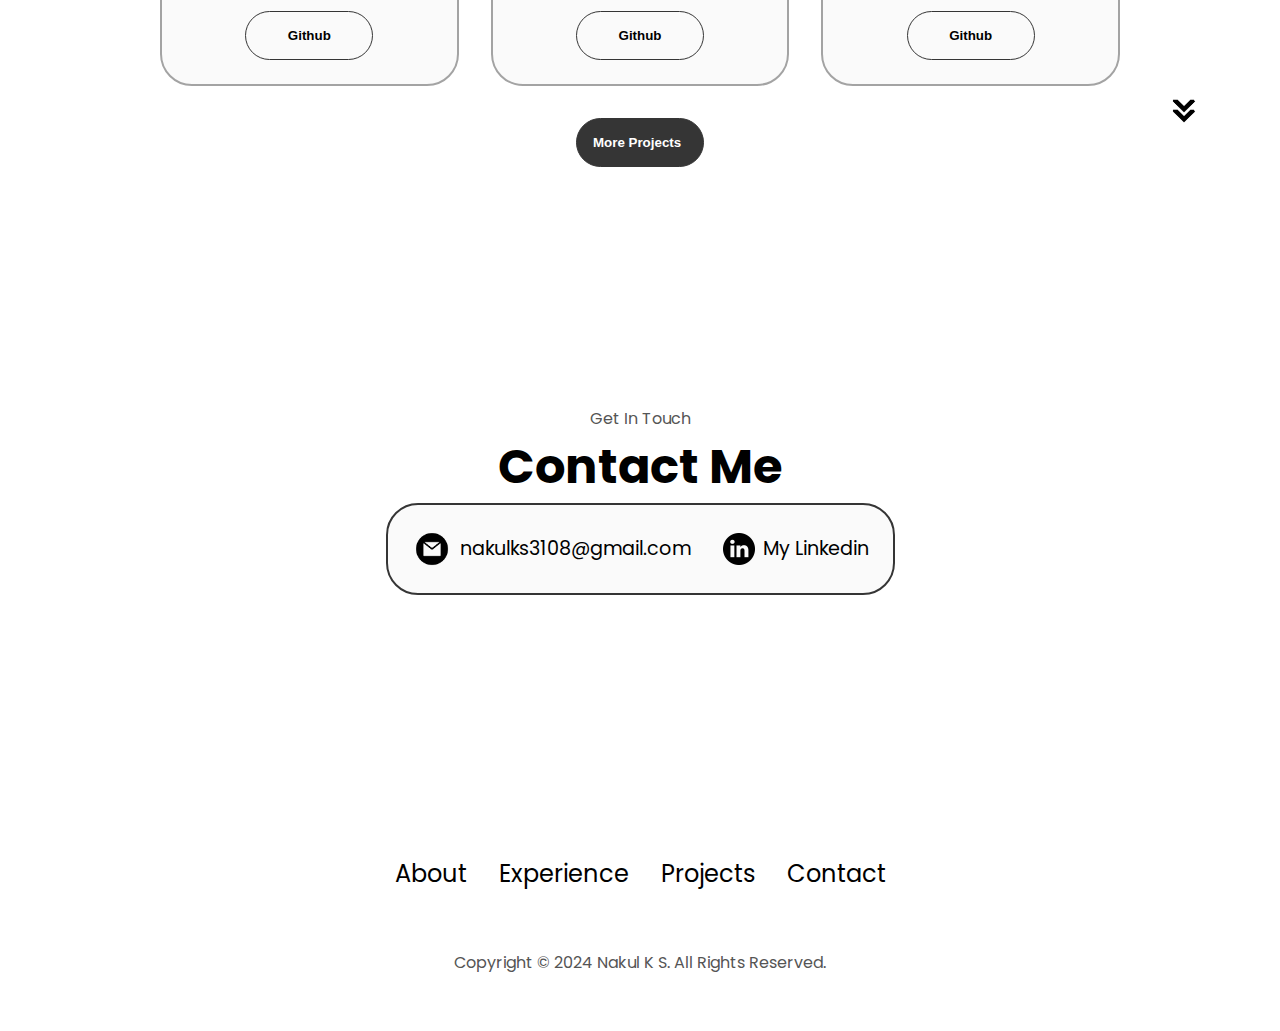
==== commit 8e2ccaf6: "Update index.html" ====
--- a/index.html
+++ b/index.html
@@ -55,7 +55,7 @@
                     <img src="./assets/linkedin.png" alt="My Linkedin Profile" class="icon" 
                     onclick="window.open('https://www.linkedin.com/in/nakul-k-s-34b3431b4/')">
                     <img src="./assets/github.png" alt="My Github Profile" class="icon" 
-                    onclick="window.open('https://github.com/Space3108')">
+                    onclick="window.open('https://github.com/V0idSyntax')">
                 </div>
             </div>
         </section>
@@ -177,8 +177,6 @@
                     <div class="btn-container">
                         <button class="btn btn-color-2 project-btn" 
                         onclick="window.open('https://www.google.com')">Github</button>
-                        <button class="btn btn-color-2 project-btn" 
-                        onclick="window.open('https://www.google.com')">Live preview</button>
                     </div>
                     </div>
                     <div class="details-container color-container">
@@ -189,8 +187,6 @@
                     <div class="btn-container">
                         <button class="btn btn-color-2 project-btn" 
                         onclick="window.open('https://www.google.com')">Github</button>
-                        <button class="btn btn-color-2 project-btn" 
-                        onclick="window.open('https://www.google.com')">Live preview</button>
                     </div>
                     </div>
                     <div class="details-container color-container">
@@ -201,8 +197,6 @@
                     <div class="btn-container">
                         <button class="btn btn-color-2 project-btn" 
                         onclick="window.open('https://www.google.com')">Github</button>
-                        <button class="btn btn-color-2 project-btn" 
-                        onclick="window.open('https://www.google.com')">Live preview</button>
                     </div>
                     </div>
                 </div>
